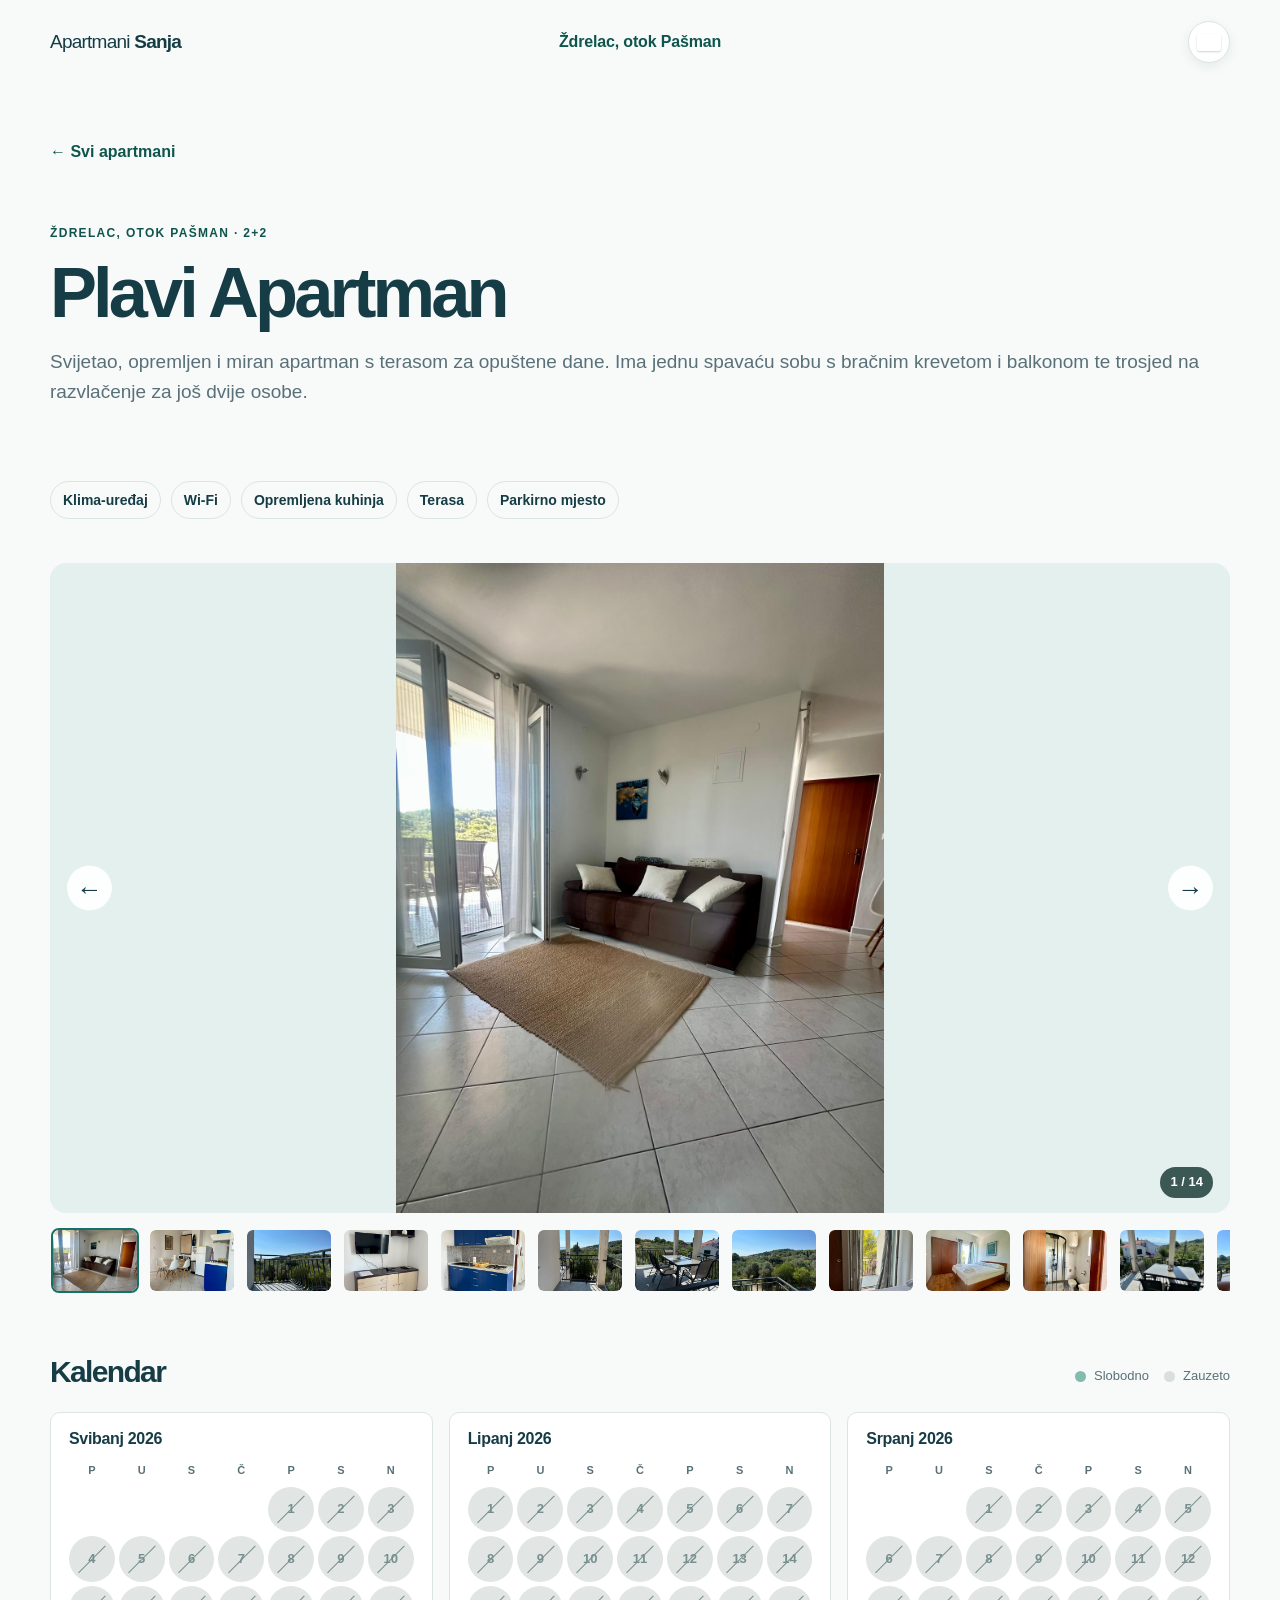
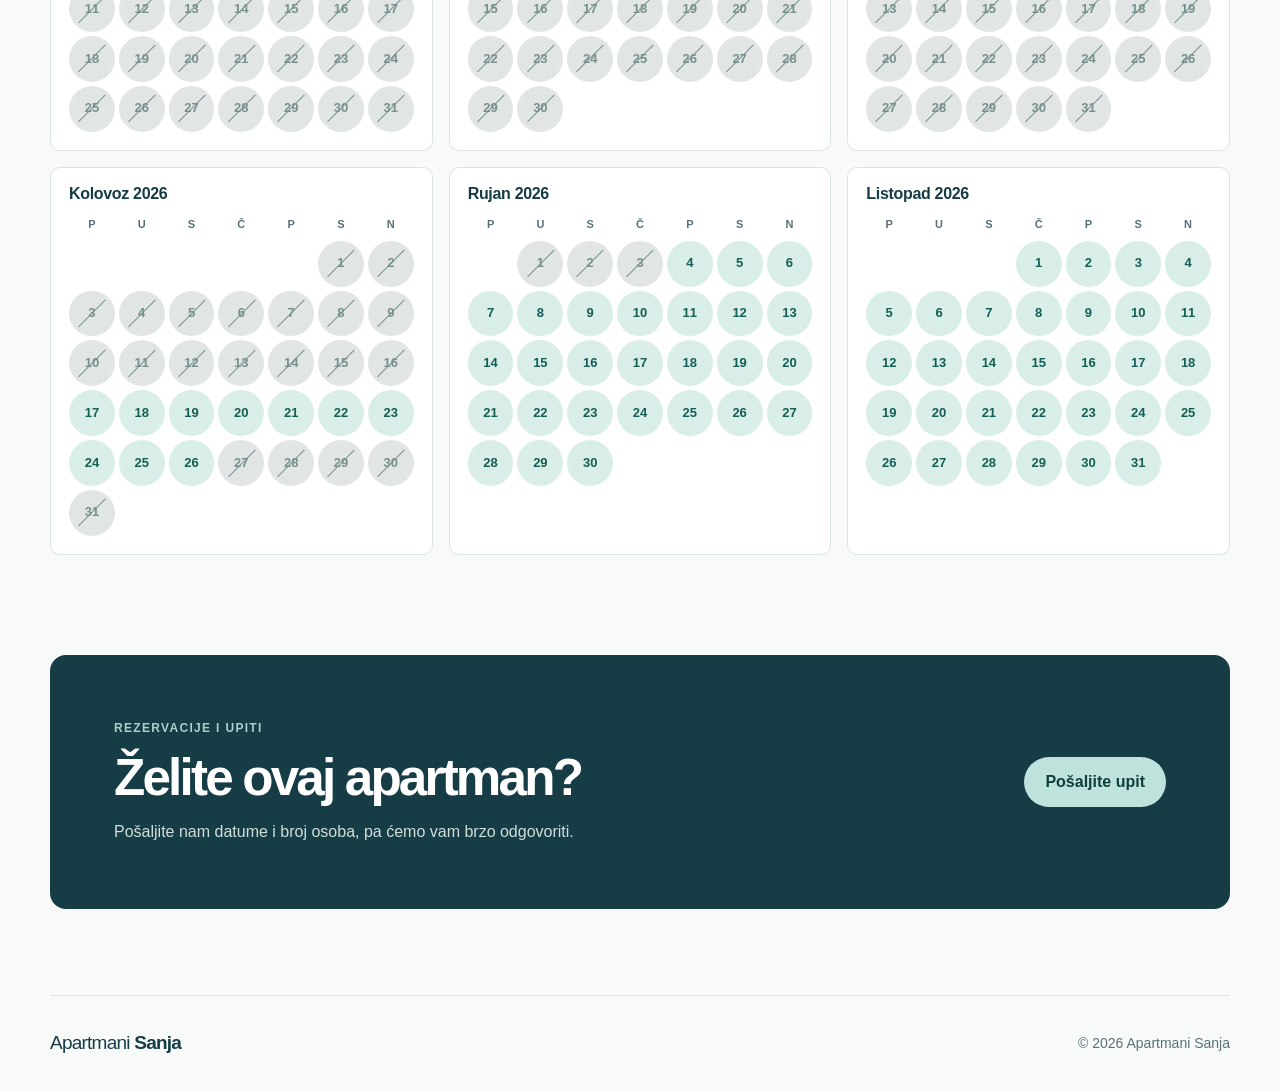
==== apartman-1.html @ a6fbab8a "Add multilingual flag language picker" ====
<!doctype html>
<html lang="hr">
  <head>
    <meta charset="UTF-8" /><meta name="viewport" content="width=device-width, initial-scale=1.0" />
    <meta name="description" content="Plavi Apartman – informacije i slobodni termini." />
    <title>Plavi Apartman | Apartmani Sanja</title><link rel="stylesheet" href="styles.css" />
  </head>
  <body data-apartment="blue">
    <header class="site-header"><a class="logo" href="index.html">Apartmani <strong>Sanja</strong></a><p class="header-location">Ždrelac, otok Pašman</p><div class="language-picker" data-language-picker><button class="language-trigger" type="button" aria-label="Odaberite jezik" aria-expanded="false" aria-haspopup="listbox" data-language-trigger><span class="language-flag" aria-hidden="true" data-language-flag>🇭🇷</span><span class="sr-only" data-language-current>Hrvatski</span></button><div class="language-menu" role="listbox" aria-label="Odaberite jezik" data-language-menu hidden><button type="button" role="option" aria-selected="true" data-language-option="hr"><span aria-hidden="true">🇭🇷</span><span>Hrvatski</span></button><button type="button" role="option" aria-selected="false" data-language-option="en"><span aria-hidden="true">🇬🇧</span><span>English</span></button><button type="button" role="option" aria-selected="false" data-language-option="sl"><span aria-hidden="true">🇸🇮</span><span>Slovenščina</span></button><button type="button" role="option" aria-selected="false" data-language-option="it"><span aria-hidden="true">🇮🇹</span><span>Italiano</span></button><button type="button" role="option" aria-selected="false" data-language-option="de"><span aria-hidden="true">🇩🇪</span><span>Deutsch</span></button><button type="button" role="option" aria-selected="false" data-language-option="pl"><span aria-hidden="true">🇵🇱</span><span>Polski</span></button><button type="button" role="option" aria-selected="false" data-language-option="sk"><span aria-hidden="true">🇸🇰</span><span>Slovenčina</span></button><button type="button" role="option" aria-selected="false" data-language-option="cs"><span aria-hidden="true">🇨🇿</span><span>Čeština</span></button></div></div></header>
    <main>
      <section class="detail-hero section"><a class="back-link" href="index.html#apartmani" data-detail-i18n="back">← Svi apartmani</a><p class="eyebrow">Ždrelac, otok Pašman · 2+2</p><h1 data-detail-i18n="title">Plavi Apartman</h1><p class="lead" data-detail-i18n="lead">Svijetao, opremljen i miran apartman s terasom za opuštene dane. Ima jednu spavaću sobu s bračnim krevetom i balkonom te trosjed na razvlačenje za još dvije osobe.</p></section>
      <section class="apartment-info section"><ul class="amenities"><li data-detail-i18n="air">Klima-uređaj</li><li>Wi‑Fi</li><li data-detail-i18n="kitchen">Opremljena kuhinja</li><li data-detail-i18n="terrace">Terasa</li><li data-detail-i18n="parking">Parkirno mjesto</li></ul></section>
      <section class="carousel section" aria-label="Galerija prvog apartmana" data-carousel>
        <div class="carousel-stage">
          <img class="carousel-image" src="images/apartman-1/WhatsApp Image 2026-08-13 at 13.50.08.jpeg" alt="Fotografija 1 prvog apartmana" data-carousel-image />
          <button class="carousel-control carousel-prev" type="button" aria-label="Prethodna fotografija" data-carousel-prev>←</button>
          <button class="carousel-control carousel-next" type="button" aria-label="Sljedeća fotografija" data-carousel-next>→</button>
          <p class="carousel-count" aria-live="polite"><span data-carousel-current>1</span> / 14</p>
        </div>
        <div class="carousel-thumbnails" aria-label="Odaberite fotografiju">
          <button type="button" class="is-active" data-carousel-thumb data-src="images/apartman-1/WhatsApp Image 2026-08-13 at 13.50.08.jpeg" data-alt="Dnevni boravak prvog apartmana" aria-label="Prikaži fotografiju 1"><img src="images/apartman-1/WhatsApp Image 2026-08-13 at 13.50.08.jpeg" alt="" /></button>
          <button type="button" data-carousel-thumb data-src="images/apartman-1/WhatsApp Image 2026-08-13 at 13.50.07.jpeg" data-alt="Kuhinja i blagovaonica prvog apartmana" aria-label="Prikaži fotografiju 2"><img src="images/apartman-1/WhatsApp Image 2026-08-13 at 13.50.07.jpeg" alt="" /></button>
          <button type="button" data-carousel-thumb data-src="images/apartman-1/WhatsApp Image 2026-08-13 at 13.50.09 (1).jpeg" data-alt="Terasa prvog apartmana" aria-label="Prikaži fotografiju 3"><img src="images/apartman-1/WhatsApp Image 2026-08-13 at 13.50.09 (1).jpeg" alt="" /></button>
          <button type="button" data-carousel-thumb data-src="images/apartman-1/WhatsApp Image 2026-08-13 at 13.50.08 (1).jpeg" data-alt="Fotografija prvog apartmana" aria-label="Prikaži fotografiju 4"><img src="images/apartman-1/WhatsApp Image 2026-08-13 at 13.50.08 (1).jpeg" alt="" /></button>
          <button type="button" data-carousel-thumb data-src="images/apartman-1/WhatsApp Image 2026-08-13 at 13.50.08 (2).jpeg" data-alt="Fotografija prvog apartmana" aria-label="Prikaži fotografiju 5"><img src="images/apartman-1/WhatsApp Image 2026-08-13 at 13.50.08 (2).jpeg" alt="" /></button>
          <button type="button" data-carousel-thumb data-src="images/apartman-1/WhatsApp Image 2026-08-13 at 13.50.08 (3).jpeg" data-alt="Fotografija prvog apartmana" aria-label="Prikaži fotografiju 6"><img src="images/apartman-1/WhatsApp Image 2026-08-13 at 13.50.08 (3).jpeg" alt="" /></button>
          <button type="button" data-carousel-thumb data-src="images/apartman-1/WhatsApp Image 2026-08-13 at 13.50.08 (4).jpeg" data-alt="Fotografija prvog apartmana" aria-label="Prikaži fotografiju 7"><img src="images/apartman-1/WhatsApp Image 2026-08-13 at 13.50.08 (4).jpeg" alt="" /></button>
          <button type="button" data-carousel-thumb data-src="images/apartman-1/WhatsApp Image 2026-08-13 at 13.50.09 (2).jpeg" data-alt="Fotografija prvog apartmana" aria-label="Prikaži fotografiju 9"><img src="images/apartman-1/WhatsApp Image 2026-08-13 at 13.50.09 (2).jpeg" alt="" /></button>
          <button type="button" data-carousel-thumb data-src="images/apartman-1/WhatsApp Image 2026-08-13 at 13.50.09 (3).jpeg" data-alt="Fotografija prvog apartmana" aria-label="Prikaži fotografiju 10"><img src="images/apartman-1/WhatsApp Image 2026-08-13 at 13.50.09 (3).jpeg" alt="" /></button>
          <button type="button" data-carousel-thumb data-src="images/apartman-1/WhatsApp Image 2026-08-13 at 13.50.09 (5).jpeg" data-alt="Fotografija prvog apartmana" aria-label="Prikaži fotografiju 11"><img src="images/apartman-1/WhatsApp Image 2026-08-13 at 13.50.09 (5).jpeg" alt="" /></button>
          <button type="button" data-carousel-thumb data-src="images/apartman-1/WhatsApp Image 2026-08-13 at 13.50.09 (6).jpeg" data-alt="Fotografija prvog apartmana" aria-label="Prikaži fotografiju 12"><img src="images/apartman-1/WhatsApp Image 2026-08-13 at 13.50.09 (6).jpeg" alt="" /></button>
          <button type="button" data-carousel-thumb data-src="images/apartman-1/WhatsApp Image 2026-08-13 at 13.50.09 (8).jpeg" data-alt="Fotografija prvog apartmana" aria-label="Prikaži fotografiju 13"><img src="images/apartman-1/WhatsApp Image 2026-08-13 at 13.50.09 (8).jpeg" alt="" /></button>
          <button type="button" data-carousel-thumb data-src="images/apartman-1/WhatsApp Image 2026-08-13 at 13.50.09 (9).jpeg" data-alt="Fotografija prvog apartmana" aria-label="Prikaži fotografiju 14"><img src="images/apartman-1/WhatsApp Image 2026-08-13 at 13.50.09 (9).jpeg" alt="" /></button>
          <button type="button" data-carousel-thumb data-src="images/apartman-1/WhatsApp Image 2026-08-13 at 13.50.09 (10).jpeg" data-alt="Fotografija prvog apartmana" aria-label="Prikaži fotografiju 15"><img src="images/apartman-1/WhatsApp Image 2026-08-13 at 13.50.09 (10).jpeg" alt="" /></button>
        </div>
      </section>
      <section class="booking-calendar section" data-booking-calendar data-free-ranges="2026-08-17:2026-08-26|2026-09-04:2026-10-31" aria-label="Kalendar dostupnosti Plavog Apartmana"><div class="calendar-heading"><h2 data-detail-i18n="calendar">Kalendar</h2><p><span class="legend legend-free"></span><span data-detail-i18n="free">Slobodno</span> <span class="legend legend-booked"></span><span data-detail-i18n="booked">Zauzeto</span></p></div><div class="calendar-months"></div></section>
      <section class="contact section" id="upit"><div><p class="eyebrow" data-detail-i18n="reservations">Rezervacije i upiti</p><h2 data-detail-i18n="want">Želite ovaj apartman?</h2><p data-detail-i18n="contact">Pošaljite nam datume i broj osoba, pa ćemo vam brzo odgovoriti.</p></div><a class="button button-primary" href="https://wa.me/38598255315?text=Pozdrav%2C%20zanima%20me%20Plavi%20Apartman." target="_blank" rel="noreferrer" data-detail-i18n="inquire">Pošaljite upit</a></section>
    </main><footer><a class="logo" href="index.html">Apartmani <strong>Sanja</strong></a><p>© <span id="year"></span> Apartmani Sanja</p></footer><script src="script.js?v=5"></script>
  </body>
</html>
---- styles.css ----
:root { --ink: #163c45; --muted: #597078; --paper: #f7faf9; --surface: #fff; --line: #dbe5e3; --accent: #167066; --accent-dark: #0f554d; --soft: #e4f0ed; --radius: 16px; }
.language-picker { position: relative; }.language-trigger { width: 42px; height: 42px; display: grid; place-items: center; padding: 0; border: 1px solid var(--line); border-radius: 50%; background: var(--surface); box-shadow: 0 4px 12px rgb(22 60 69 / 8%); cursor: pointer; transition: border-color .15s ease, box-shadow .15s ease, transform .15s ease; }.language-trigger:hover, .language-trigger[aria-expanded="true"] { border-color: #9ac6bd; box-shadow: 0 6px 16px rgb(22 60 69 / 13%); }.language-trigger:active { transform: scale(.96); }.language-trigger:focus-visible, .language-menu button:focus-visible { outline: 3px solid rgb(22 112 102 / 32%); outline-offset: 2px; }.language-flag, .language-menu button > span:first-child { display: block; background: center / cover no-repeat; color: transparent; font-size: 0; line-height: 1; }.language-flag { width: 24px; height: 17px; border-radius: 2px; box-shadow: 0 1px 2px rgb(22 60 69 / 22%); }.language-flag[data-language="hr"], .language-flag:not([data-language]) { background-image: url('https://flagcdn.com/w40/hr.png'); }.language-flag[data-language="en"] { background-image: url('https://flagcdn.com/w40/gb.png'); }.language-flag[data-language="sl"] { background-image: url('https://flagcdn.com/w40/si.png'); }.language-flag[data-language="it"] { background-image: url('https://flagcdn.com/w40/it.png'); }.language-flag[data-language="de"] { background-image: url('https://flagcdn.com/w40/de.png'); }.language-flag[data-language="pl"] { background-image: url('https://flagcdn.com/w40/pl.png'); }.language-flag[data-language="sk"] { background-image: url('https://flagcdn.com/w40/sk.png'); }.language-flag[data-language="cs"] { background-image: url('https://flagcdn.com/w40/cz.png'); }.language-menu { position: absolute; z-index: 10; top: calc(100% + 9px); right: 0; width: 166px; padding: 6px; border: 1px solid var(--line); border-radius: 12px; background: var(--surface); box-shadow: 0 14px 30px rgb(22 60 69 / 16%); }.language-menu[hidden] { display: none; }.language-menu button { width: 100%; display: flex; align-items: center; gap: 10px; padding: 8px 9px; border: 0; border-radius: 8px; color: var(--ink); background: transparent; font: inherit; font-size: 13px; font-weight: 700; text-align: left; cursor: pointer; }.language-menu button > span:first-child { width: 21px; height: 15px; border-radius: 2px; box-shadow: 0 1px 2px rgb(22 60 69 / 16%); }.language-menu button[data-language-option="hr"] > span:first-child { background-image: url('https://flagcdn.com/w40/hr.png'); }.language-menu button[data-language-option="en"] > span:first-child { background-image: url('https://flagcdn.com/w40/gb.png'); }.language-menu button[data-language-option="sl"] > span:first-child { background-image: url('https://flagcdn.com/w40/si.png'); }.language-menu button[data-language-option="it"] > span:first-child { background-image: url('https://flagcdn.com/w40/it.png'); }.language-menu button[data-language-option="de"] > span:first-child { background-image: url('https://flagcdn.com/w40/de.png'); }.language-menu button[data-language-option="pl"] > span:first-child { background-image: url('https://flagcdn.com/w40/pl.png'); }.language-menu button[data-language-option="sk"] > span:first-child { background-image: url('https://flagcdn.com/w40/sk.png'); }.language-menu button[data-language-option="cs"] > span:first-child { background-image: url('https://flagcdn.com/w40/cz.png'); }.language-menu button:hover, .language-menu button[aria-selected="true"] { background: var(--soft); color: var(--accent-dark); }.sr-only { position: absolute; width: 1px; height: 1px; overflow: hidden; clip: rect(0,0,0,0); white-space: nowrap; }
* { box-sizing: border-box; }
html { scroll-behavior: smooth; }
body { margin: 0; background: var(--paper); color: var(--ink); font-family: Arial, Helvetica, sans-serif; font-size: 16px; line-height: 1.6; }
a { color: inherit; text-decoration: none; }
img { display: block; width: 100%; height: 100%; object-fit: cover; }
.site-header, footer { width: min(1180px, calc(100% - 40px)); margin: auto; display: flex; justify-content: space-between; align-items: center; }
.site-header { min-height: 84px; }
.logo { font-size: 19px; letter-spacing: -.04em; } .logo strong { font-family: Arial, Helvetica, sans-serif; font-weight: 700; }
.header-location { margin: 0; color: var(--accent-dark); font-size: 16px; font-weight: 700; letter-spacing: -.01em; }
.header-contact, .text-link, .back-link { font-weight: 600; color: var(--accent-dark); } .header-contact span, .text-link span { margin-left: 5px; }
.section { width: min(1180px, calc(100% - 40px)); margin-left: auto; margin-right: auto; }
.hero { width: min(1400px, calc(100% - 40px)); height: 560px; margin: 30px auto 0; display: grid; grid-template-columns: .75fr 1.25fr; background: var(--soft); border-radius: var(--radius); overflow: hidden; }
.hero-copy { align-self: center; padding: 42px 48px; } .eyebrow, .card-label { color: var(--accent-dark); font-size: 12px; font-weight: 700; letter-spacing: .11em; text-transform: uppercase; margin: 0 0 13px; }
h1, h2, h3 { font-family: Arial, Helvetica, sans-serif; letter-spacing: -.055em; line-height: 1.04; margin: 0; } h1 { font-size: clamp(44px, 5.5vw, 72px); max-width: 620px; } .hero h1 { font-size: clamp(38px, 4.3vw, 60px); } h2 { font-size: clamp(32px, 4vw, 52px); } h3 { font-size: 27px; }
.hero-text { max-width: 410px; margin: 16px 0 20px; color: var(--muted); font-size: 17px; }
.hero-highlights { display: grid; grid-template-columns: repeat(2, minmax(0, 1fr)); max-width: 500px; border-top: 1px solid #b5d2cb; }.highlight { min-height: 66px; padding: 10px 12px 10px 0; border-bottom: 1px solid #b5d2cb; display: flex; flex-direction: column; justify-content: center; }.highlight:nth-child(even) { padding-left: 14px; border-left: 1px solid #b5d2cb; }.highlight strong { color: var(--accent-dark); font-size: 17px; line-height: 1.15; letter-spacing: -.03em; }.highlight span { color: var(--muted); font-size: 12px; font-weight: 600; line-height: 1.3; margin-top: 3px; }
.button { display: inline-flex; align-items: center; justify-content: center; min-height: 49px; padding: 12px 21px; border-radius: 999px; font-weight: 700; transition: transform .15s ease, background .15s ease; } .button:active { transform: scale(.98); } .button-primary { background: var(--accent); color: #fff; } .button-primary:hover { background: var(--accent-dark); }
.hero-image-wrap { position: relative; min-height: 320px; display: flex; align-items: center; background: #dcece8; }.hero-image { width: 100%; height: 100%; max-height: none; object-fit: cover; object-position: right center; }.image-note { position: absolute; left: 18px; bottom: 15px; margin: 0; padding: 8px 12px; border-radius: 99px; color: white; background: rgb(10 42 40 / 74%); font-size: 13px; font-weight: 600; }
.apartments { padding: 128px 0; }.section-heading { display: flex; justify-content: space-between; gap: 30px; align-items: end; margin-bottom: 45px; }.section-heading > p { max-width: 310px; margin: 0; color: var(--muted); }
.apartment-list { display: grid; grid-template-columns: repeat(2, 1fr); gap: 26px; }.apartment-card { background: var(--surface); border: 1px solid var(--line); border-radius: var(--radius); overflow: hidden; }.card-image { display: block; height: 330px; }.card-content { padding: 27px 29px 29px; }.card-content p:not(.card-label) { color: var(--muted); margin: 15px 0 22px; max-width: 470px; }.card-label { margin-bottom: 11px; }
.why-us { padding: 85px 0 97px; border-top: 1px solid var(--line); }.why-us > h2 { max-width: 630px; }.benefits { display: grid; grid-template-columns: repeat(3, 1fr); margin-top: 63px; gap: 24px; }.benefits div { padding-top: 20px; border-top: 2px solid var(--ink); }.benefits span { font-size: 13px; font-weight: 700; color: var(--accent-dark); }.benefits h3 { font-size: 21px; margin: 21px 0 7px; }.benefits p { margin: 0; color: var(--muted); }
.contact { display: flex; align-items: center; justify-content: space-between; gap: 30px; padding: 64px; background: var(--ink); color: white; border-radius: var(--radius); margin-bottom: 86px; }.contact .eyebrow { color: #a9d1c9; }.contact h2 { max-width: 600px; }.contact p:not(.eyebrow) { color: #d0dfdc; max-width: 500px; margin: 15px 0 0; }.contact .button-primary { background: #bfe3dc; color: #103f3b; white-space: nowrap; }.contact .button-primary:hover { background: white; }
footer { min-height: 96px; border-top: 1px solid var(--line); color: var(--muted); font-size: 14px; } footer .logo { color: var(--ink); } footer p { margin: 0; }
.detail-hero { padding: 55px 0 49px; }.back-link { display: inline-block; margin-bottom: 59px; }.detail-hero h1 { margin-bottom: 18px; }.lead { margin: 0; color: var(--muted); font-size: 19px; max-width: 100%; }.apartment-info { padding: 8px 0 28px; }.apartment-info > p:not(.eyebrow) { color: var(--muted); max-width: 690px; margin: 14px 0 16px; }.amenities { display: flex; flex-wrap: wrap; gap: 10px; padding: 0; list-style: none; }.amenities li { border: 1px solid var(--line); padding: 7px 12px; border-radius: 99px; font-size: 14px; font-weight: 600; }.booking-calendar { padding: 55px 0 100px; }.calendar-heading { display: flex; align-items: baseline; gap: 20px; margin-bottom: 25px; }.calendar-heading .eyebrow { margin: 0; }.calendar-heading h2 { font-size: 30px; }.calendar-heading > p:not(.eyebrow) { display: flex; gap: 8px; align-items: center; flex-wrap: wrap; margin: 0 0 0 auto; color: var(--muted); font-size: 13px; }.legend { width: 11px; height: 11px; border-radius: 50%; display: inline-block; }.legend-free { background: #81bcae; }.legend-booked { margin-left: 7px; background: #d8dfde; }.calendar-months { display: grid; grid-template-columns: repeat(3, minmax(0, 1fr)); gap: 16px; }.calendar-month { border: 1px solid var(--line); border-radius: 10px; background: var(--surface); padding: 18px; }.calendar-month h3 { font-family: Arial, Helvetica, sans-serif; font-size: 16px; letter-spacing: -.02em; margin-bottom: 14px; }.calendar-weekdays, .calendar-days { display: grid; grid-template-columns: repeat(7, 1fr); text-align: center; gap: 4px; }.calendar-weekdays { color: var(--muted); font-size: 11px; font-weight: 700; margin-bottom: 7px; }.calendar-days span { aspect-ratio: 1; display: grid; place-items: center; font-size: 13px; border-radius: 50%; }.calendar-days .day-free { background: #d9eee8; color: #155e55; font-weight: 700; }
.carousel-stage { height: min(66vw, 650px); min-height: 360px; position: relative; overflow: hidden; border-radius: var(--radius); background: var(--soft); }.carousel-image { object-fit: contain; }.carousel-control { position: absolute; top: 50%; transform: translateY(-50%); width: 45px; height: 45px; border: 0; border-radius: 999px; background: rgb(255 255 255 / 92%); color: var(--ink); cursor: pointer; font-size: 26px; line-height: 1; }.carousel-control:hover { background: #fff; }.carousel-prev { left: 17px; }.carousel-next { right: 17px; }.carousel-count { position: absolute; right: 17px; bottom: 15px; margin: 0; padding: 5px 10px; background: rgb(14 45 43 / 78%); border-radius: 99px; color: #fff; font-weight: 700; font-size: 13px; }.carousel-thumbnails { display: flex; gap: 9px; margin-top: 13px; overflow-x: auto; padding: 2px 1px 8px; scrollbar-width: thin; }.carousel-thumbnails button { flex: 0 0 88px; height: 65px; padding: 0; overflow: hidden; border: 2px solid transparent; border-radius: 8px; background: transparent; cursor: pointer; }.carousel-thumbnails button.is-active { border-color: var(--accent); }.carousel-thumbnails img { border-radius: 5px; }
@media (max-width: 720px) { .site-header, footer, .section, .hero { width: min(100% - 28px, 1180px); }.site-header { min-height: 68px; }.header-location { display: none; }.hero { height: auto; margin-top: 13px; display: flex; flex-direction: column; }.hero-copy { padding: 45px 27px; }.hero-image-wrap { height: 300px; }.hero-highlights { max-width: none; }.apartments { padding: 76px 0; }.section-heading, .contact { display: block; }.section-heading > p { margin-top: 17px; }.apartment-list, .benefits, .detail-grid { grid-template-columns: 1fr; }.card-image { height: 260px; }.benefits { margin-top: 43px; gap: 40px; }.why-us { padding: 65px 0 75px; }.contact { padding: 38px 27px; margin-bottom: 56px; }.contact .button { margin-top: 29px; width: 100%; }.detail-hero { padding: 30px 0 35px; }.back-link { margin-bottom: 42px; }.gallery { grid-template-columns: 1fr 1fr; grid-template-rows: 220px 130px; gap: 9px; }.carousel-stage { height: 420px; min-height: 0; }.carousel-control { width: 39px; height: 39px; }.carousel-thumbnails button { flex-basis: 72px; height: 54px; }.calendar-heading { display: block; }.calendar-heading > p:not(.eyebrow) { margin: 14px 0 0; }.calendar-months { grid-template-columns: repeat(2, minmax(0, 1fr)); gap: 9px; }.calendar-month { padding: 11px; }.calendar-month h3 { font-size: 14px; }.calendar-days span { font-size: 11px; }.booking-calendar { padding: 42px 0 64px; } footer { min-height: 75px; } }
.calendar-days .day-booked { position: relative; background: #e1e6e5; color: #78908d; font-weight: 700; }.calendar-days .day-booked::after { content: ''; position: absolute; width: 82%; height: 1px; background: #78908d; transform: rotate(-45deg); }
.site-header { position: relative; gap: 20px; }.header-location { position: absolute; left: 50%; transform: translateX(-50%); white-space: nowrap; }.language-picker { margin-left: auto; }.hero-copy { min-width: 0; }
@media (max-width: 720px) { .site-header { gap: 10px; }.logo { font-size: 17px; }.language-trigger { width: 40px; height: 40px; }.language-menu { right: -2px; }.hero-copy { padding: 38px 22px; }.hero-highlights { grid-template-columns: 1fr; }.highlight, .highlight:nth-child(even) { min-height: auto; padding: 12px 0; border-left: 0; }.highlight strong { font-size: 17px; }.hero-image-wrap { height: 270px; }.detail-hero { padding-bottom: 20px; }.apartment-info { padding-top: 0; }.lead { font-size: 17px; }.carousel-stage { height: min(70vw, 430px); }.calendar-months { grid-template-columns: repeat(2, minmax(0, 1fr)); }.calendar-heading h2 { font-size: 27px; } }
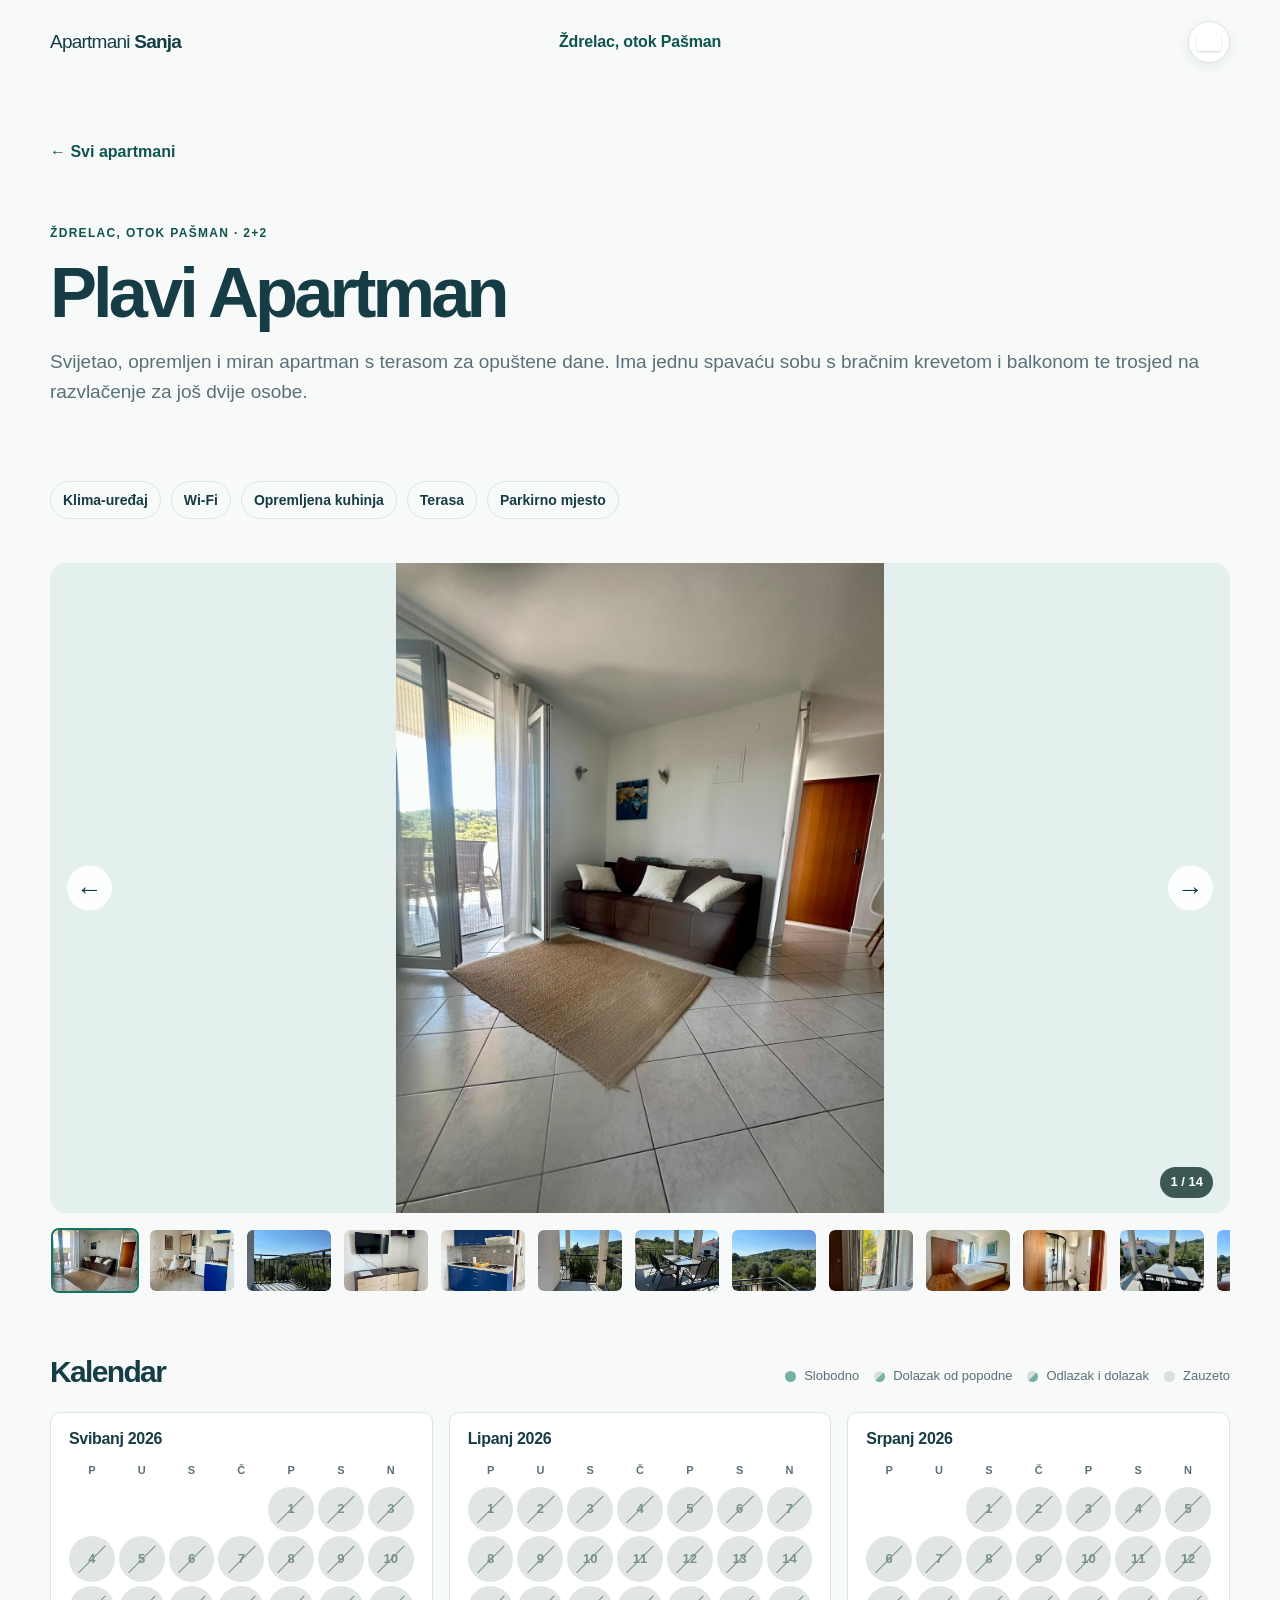
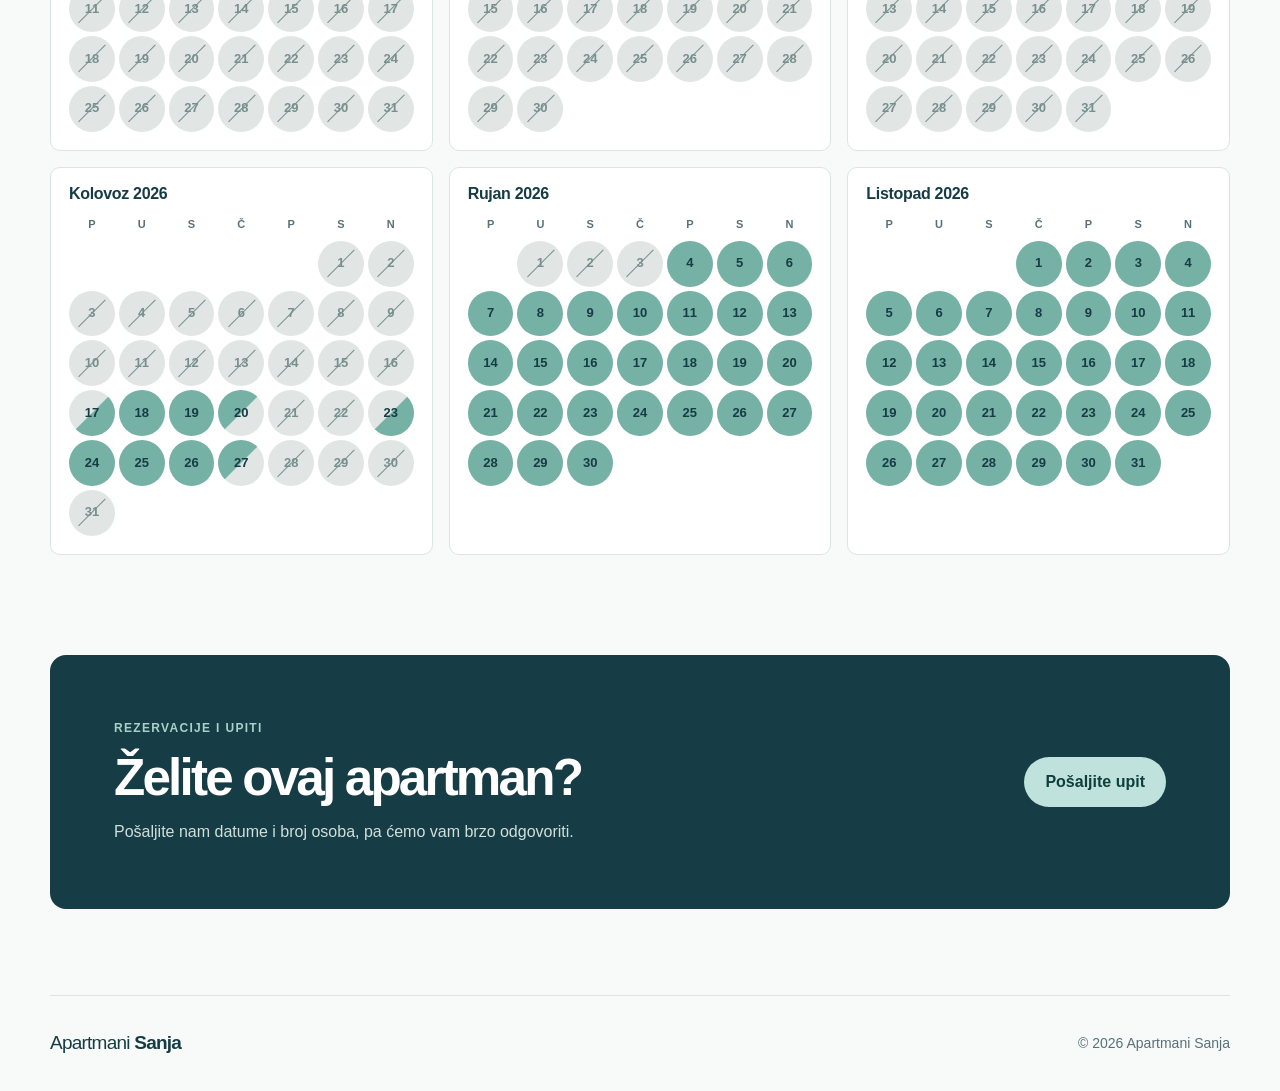
==== commit d0e40156: "Update map and apartment availability" ====
--- a/apartman-1.html
+++ b/apartman-1.html
@@ -34,8 +34,8 @@
           <button type="button" data-carousel-thumb data-src="images/apartman-1/WhatsApp Image 2026-08-13 at 13.50.09 (10).jpeg" data-alt="Fotografija prvog apartmana" aria-label="Prikaži fotografiju 15"><img src="images/apartman-1/WhatsApp Image 2026-08-13 at 13.50.09 (10).jpeg" alt="" /></button>
         </div>
       </section>
-      <section class="booking-calendar section" data-booking-calendar data-free-ranges="2026-08-17:2026-08-26|2026-09-04:2026-10-31" aria-label="Kalendar dostupnosti Plavog Apartmana"><div class="calendar-heading"><h2 data-detail-i18n="calendar">Kalendar</h2><p><span class="legend legend-free"></span><span data-detail-i18n="free">Slobodno</span> <span class="legend legend-booked"></span><span data-detail-i18n="booked">Zauzeto</span></p></div><div class="calendar-months"></div></section>
+      <section class="booking-calendar section" data-booking-calendar data-free-ranges="2026-08-18:2026-08-19|2026-08-24:2026-08-26|2026-09-04:2026-10-31" data-arrival-days="2026-08-17" data-departure-days="2026-08-20|2026-08-27" data-changeover-days="2026-08-23" aria-label="Kalendar dostupnosti Plavog Apartmana"><div class="calendar-heading"><h2 data-detail-i18n="calendar">Kalendar</h2><p><span class="legend legend-free"></span><span data-detail-i18n="free">Slobodno</span> <span class="legend legend-arrival"></span><span data-detail-i18n="arrival">Dolazak od popodne</span> <span class="legend legend-changeover"></span><span data-detail-i18n="changeover">Odlazak i dolazak</span> <span class="legend legend-booked"></span><span data-detail-i18n="booked">Zauzeto</span></p></div><div class="calendar-months"></div></section>
       <section class="contact section" id="upit"><div><p class="eyebrow" data-detail-i18n="reservations">Rezervacije i upiti</p><h2 data-detail-i18n="want">Želite ovaj apartman?</h2><p data-detail-i18n="contact">Pošaljite nam datume i broj osoba, pa ćemo vam brzo odgovoriti.</p></div><a class="button button-primary" href="https://wa.me/38598255315?text=Pozdrav%2C%20zanima%20me%20Plavi%20Apartman." target="_blank" rel="noreferrer" data-detail-i18n="inquire">Pošaljite upit</a></section>
-    </main><footer><a class="logo" href="index.html">Apartmani <strong>Sanja</strong></a><p>© <span id="year"></span> Apartmani Sanja</p></footer><script src="script.js?v=5"></script>
+    </main><footer><a class="logo" href="index.html">Apartmani <strong>Sanja</strong></a><p>© <span id="year"></span> Apartmani Sanja</p></footer><script src="script.js?v=6"></script>
   </body>
 </html>
--- a/styles.css
+++ b/styles.css
@@ -18,14 +18,18 @@
 .hero-highlights { display: grid; grid-template-columns: repeat(2, minmax(0, 1fr)); max-width: 500px; border-top: 1px solid #b5d2cb; }.highlight { min-height: 66px; padding: 10px 12px 10px 0; border-bottom: 1px solid #b5d2cb; display: flex; flex-direction: column; justify-content: center; }.highlight:nth-child(even) { padding-left: 14px; border-left: 1px solid #b5d2cb; }.highlight strong { color: var(--accent-dark); font-size: 17px; line-height: 1.15; letter-spacing: -.03em; }.highlight span { color: var(--muted); font-size: 12px; font-weight: 600; line-height: 1.3; margin-top: 3px; }
 .button { display: inline-flex; align-items: center; justify-content: center; min-height: 49px; padding: 12px 21px; border-radius: 999px; font-weight: 700; transition: transform .15s ease, background .15s ease; } .button:active { transform: scale(.98); } .button-primary { background: var(--accent); color: #fff; } .button-primary:hover { background: var(--accent-dark); }
 .hero-image-wrap { position: relative; min-height: 320px; display: flex; align-items: center; background: #dcece8; }.hero-image { width: 100%; height: 100%; max-height: none; object-fit: cover; object-position: right center; }.image-note { position: absolute; left: 18px; bottom: 15px; margin: 0; padding: 8px 12px; border-radius: 99px; color: white; background: rgb(10 42 40 / 74%); font-size: 13px; font-weight: 600; }
-.apartments { padding: 128px 0; }.section-heading { display: flex; justify-content: space-between; gap: 30px; align-items: end; margin-bottom: 45px; }.section-heading > p { max-width: 310px; margin: 0; color: var(--muted); }
+.apartments { padding: 128px 0 15px; }.section-heading { display: flex; justify-content: space-between; gap: 30px; align-items: end; margin-bottom: 45px; }.section-heading > p { max-width: 310px; margin: 0; color: var(--muted); }
 .apartment-list { display: grid; grid-template-columns: repeat(2, 1fr); gap: 26px; }.apartment-card { background: var(--surface); border: 1px solid var(--line); border-radius: var(--radius); overflow: hidden; }.card-image { display: block; height: 330px; }.card-content { padding: 27px 29px 29px; }.card-content p:not(.card-label) { color: var(--muted); margin: 15px 0 22px; max-width: 470px; }.card-label { margin-bottom: 11px; }
-.why-us { padding: 85px 0 97px; border-top: 1px solid var(--line); }.why-us > h2 { max-width: 630px; }.benefits { display: grid; grid-template-columns: repeat(3, 1fr); margin-top: 63px; gap: 24px; }.benefits div { padding-top: 20px; border-top: 2px solid var(--ink); }.benefits span { font-size: 13px; font-weight: 700; color: var(--accent-dark); }.benefits h3 { font-size: 21px; margin: 21px 0 7px; }.benefits p { margin: 0; color: var(--muted); }
+.why-us { padding: 85px 0 97px; }.why-us > h2 { max-width: 630px; }.benefits { display: grid; grid-template-columns: repeat(3, 1fr); margin-top: 63px; gap: 24px; }.benefits div { padding-top: 20px; border-top: 2px solid var(--ink); }.benefits span { font-size: 13px; font-weight: 700; color: var(--accent-dark); }.benefits h3 { font-size: 21px; margin: 21px 0 7px; }.benefits p { margin: 0; color: var(--muted); }
+.location { padding: 16px 0 112px; }.map-frame { min-height: 390px; overflow: hidden; border: 1px solid var(--line); border-radius: var(--radius); background: var(--soft); box-shadow: 0 14px 34px rgb(22 60 69 / 8%); }.map-frame iframe { display: block; width: 100%; height: 390px; border: 0; }
 .contact { display: flex; align-items: center; justify-content: space-between; gap: 30px; padding: 64px; background: var(--ink); color: white; border-radius: var(--radius); margin-bottom: 86px; }.contact .eyebrow { color: #a9d1c9; }.contact h2 { max-width: 600px; }.contact p:not(.eyebrow) { color: #d0dfdc; max-width: 500px; margin: 15px 0 0; }.contact .button-primary { background: #bfe3dc; color: #103f3b; white-space: nowrap; }.contact .button-primary:hover { background: white; }
 footer { min-height: 96px; border-top: 1px solid var(--line); color: var(--muted); font-size: 14px; } footer .logo { color: var(--ink); } footer p { margin: 0; }
-.detail-hero { padding: 55px 0 49px; }.back-link { display: inline-block; margin-bottom: 59px; }.detail-hero h1 { margin-bottom: 18px; }.lead { margin: 0; color: var(--muted); font-size: 19px; max-width: 100%; }.apartment-info { padding: 8px 0 28px; }.apartment-info > p:not(.eyebrow) { color: var(--muted); max-width: 690px; margin: 14px 0 16px; }.amenities { display: flex; flex-wrap: wrap; gap: 10px; padding: 0; list-style: none; }.amenities li { border: 1px solid var(--line); padding: 7px 12px; border-radius: 99px; font-size: 14px; font-weight: 600; }.booking-calendar { padding: 55px 0 100px; }.calendar-heading { display: flex; align-items: baseline; gap: 20px; margin-bottom: 25px; }.calendar-heading .eyebrow { margin: 0; }.calendar-heading h2 { font-size: 30px; }.calendar-heading > p:not(.eyebrow) { display: flex; gap: 8px; align-items: center; flex-wrap: wrap; margin: 0 0 0 auto; color: var(--muted); font-size: 13px; }.legend { width: 11px; height: 11px; border-radius: 50%; display: inline-block; }.legend-free { background: #81bcae; }.legend-booked { margin-left: 7px; background: #d8dfde; }.calendar-months { display: grid; grid-template-columns: repeat(3, minmax(0, 1fr)); gap: 16px; }.calendar-month { border: 1px solid var(--line); border-radius: 10px; background: var(--surface); padding: 18px; }.calendar-month h3 { font-family: Arial, Helvetica, sans-serif; font-size: 16px; letter-spacing: -.02em; margin-bottom: 14px; }.calendar-weekdays, .calendar-days { display: grid; grid-template-columns: repeat(7, 1fr); text-align: center; gap: 4px; }.calendar-weekdays { color: var(--muted); font-size: 11px; font-weight: 700; margin-bottom: 7px; }.calendar-days span { aspect-ratio: 1; display: grid; place-items: center; font-size: 13px; border-radius: 50%; }.calendar-days .day-free { background: #d9eee8; color: #155e55; font-weight: 700; }
+.detail-hero { padding: 55px 0 49px; }.back-link { display: inline-block; margin-bottom: 59px; }.detail-hero h1 { margin-bottom: 18px; }.lead { margin: 0; color: var(--muted); font-size: 19px; max-width: 100%; }.apartment-info { padding: 8px 0 28px; }.apartment-info > p:not(.eyebrow) { color: var(--muted); max-width: 690px; margin: 14px 0 16px; }.amenities { display: flex; flex-wrap: wrap; gap: 10px; padding: 0; list-style: none; }.amenities li { border: 1px solid var(--line); padding: 7px 12px; border-radius: 99px; font-size: 14px; font-weight: 600; }.booking-calendar { padding: 55px 0 100px; }.calendar-heading { display: flex; align-items: baseline; gap: 20px; margin-bottom: 25px; }.calendar-heading .eyebrow { margin: 0; }.calendar-heading h2 { font-size: 30px; }.calendar-heading > p:not(.eyebrow) { display: flex; gap: 8px; align-items: center; flex-wrap: wrap; margin: 0 0 0 auto; color: var(--muted); font-size: 13px; }.legend { width: 11px; height: 11px; border-radius: 50%; display: inline-block; }.legend-free { background: #75b1a4; }.legend-arrival { margin-left: 7px; background: linear-gradient(135deg, #d8dfde 0 49%, #75b1a4 51% 100%); }.legend-changeover { margin-left: 7px; background: linear-gradient(135deg, #d8dfde 0 49%, #75b1a4 51% 100%); }.legend-booked { margin-left: 7px; background: #d8dfde; }.calendar-months { display: grid; grid-template-columns: repeat(3, minmax(0, 1fr)); gap: 16px; }.calendar-month { border: 1px solid var(--line); border-radius: 10px; background: var(--surface); padding: 18px; }.calendar-month h3 { font-family: Arial, Helvetica, sans-serif; font-size: 16px; letter-spacing: -.02em; margin-bottom: 14px; }.calendar-weekdays, .calendar-days { display: grid; grid-template-columns: repeat(7, 1fr); text-align: center; gap: 4px; }.calendar-weekdays { color: var(--muted); font-size: 11px; font-weight: 700; margin-bottom: 7px; }.calendar-days span { aspect-ratio: 1; display: grid; place-items: center; font-size: 13px; border-radius: 50%; }.calendar-days .day-free { background: #75b1a4; color: #163c45; font-weight: 700; }.calendar-days .day-arrival, .calendar-days .day-changeover { background: linear-gradient(135deg, #e1e6e5 0 49%, #75b1a4 51% 100%); color: #163c45; font-weight: 700; }
 .carousel-stage { height: min(66vw, 650px); min-height: 360px; position: relative; overflow: hidden; border-radius: var(--radius); background: var(--soft); }.carousel-image { object-fit: contain; }.carousel-control { position: absolute; top: 50%; transform: translateY(-50%); width: 45px; height: 45px; border: 0; border-radius: 999px; background: rgb(255 255 255 / 92%); color: var(--ink); cursor: pointer; font-size: 26px; line-height: 1; }.carousel-control:hover { background: #fff; }.carousel-prev { left: 17px; }.carousel-next { right: 17px; }.carousel-count { position: absolute; right: 17px; bottom: 15px; margin: 0; padding: 5px 10px; background: rgb(14 45 43 / 78%); border-radius: 99px; color: #fff; font-weight: 700; font-size: 13px; }.carousel-thumbnails { display: flex; gap: 9px; margin-top: 13px; overflow-x: auto; padding: 2px 1px 8px; scrollbar-width: thin; }.carousel-thumbnails button { flex: 0 0 88px; height: 65px; padding: 0; overflow: hidden; border: 2px solid transparent; border-radius: 8px; background: transparent; cursor: pointer; }.carousel-thumbnails button.is-active { border-color: var(--accent); }.carousel-thumbnails img { border-radius: 5px; }
-@media (max-width: 720px) { .site-header, footer, .section, .hero { width: min(100% - 28px, 1180px); }.site-header { min-height: 68px; }.header-location { display: none; }.hero { height: auto; margin-top: 13px; display: flex; flex-direction: column; }.hero-copy { padding: 45px 27px; }.hero-image-wrap { height: 300px; }.hero-highlights { max-width: none; }.apartments { padding: 76px 0; }.section-heading, .contact { display: block; }.section-heading > p { margin-top: 17px; }.apartment-list, .benefits, .detail-grid { grid-template-columns: 1fr; }.card-image { height: 260px; }.benefits { margin-top: 43px; gap: 40px; }.why-us { padding: 65px 0 75px; }.contact { padding: 38px 27px; margin-bottom: 56px; }.contact .button { margin-top: 29px; width: 100%; }.detail-hero { padding: 30px 0 35px; }.back-link { margin-bottom: 42px; }.gallery { grid-template-columns: 1fr 1fr; grid-template-rows: 220px 130px; gap: 9px; }.carousel-stage { height: 420px; min-height: 0; }.carousel-control { width: 39px; height: 39px; }.carousel-thumbnails button { flex-basis: 72px; height: 54px; }.calendar-heading { display: block; }.calendar-heading > p:not(.eyebrow) { margin: 14px 0 0; }.calendar-months { grid-template-columns: repeat(2, minmax(0, 1fr)); gap: 9px; }.calendar-month { padding: 11px; }.calendar-month h3 { font-size: 14px; }.calendar-days span { font-size: 11px; }.booking-calendar { padding: 42px 0 64px; } footer { min-height: 75px; } }
+@media (max-width: 720px) { .site-header, footer, .section, .hero { width: min(100% - 28px, 1180px); }.site-header { min-height: 68px; }.header-location { display: none; }.hero { height: auto; margin-top: 13px; display: flex; flex-direction: column; }.hero-copy { padding: 45px 27px; }.hero-image-wrap { height: 300px; }.hero-highlights { max-width: none; }.apartments { padding: 76px 0 30px; }.section-heading, .contact { display: block; }.section-heading > p { margin-top: 17px; }.apartment-list, .benefits, .detail-grid { grid-template-columns: 1fr; }.card-image { height: 260px; }.benefits { margin-top: 43px; gap: 40px; }.why-us { padding: 65px 0 75px; }.location { padding: 0 0 76px; }.map-frame, .map-frame iframe { min-height: 320px; height: 320px; }.contact { padding: 38px 27px; margin-bottom: 56px; }.contact .button { margin-top: 29px; width: 100%; }.detail-hero { padding: 30px 0 35px; }.back-link { margin-bottom: 42px; }.gallery { grid-template-columns: 1fr 1fr; grid-template-rows: 220px 130px; gap: 9px; }.carousel-stage { height: 420px; min-height: 0; }.carousel-control { width: 39px; height: 39px; }.carousel-thumbnails button { flex-basis: 72px; height: 54px; }.calendar-heading { display: block; }.calendar-heading > p:not(.eyebrow) { margin: 14px 0 0; }.calendar-months { grid-template-columns: repeat(2, minmax(0, 1fr)); gap: 9px; }.calendar-month { padding: 11px; }.calendar-month h3 { font-size: 14px; }.calendar-days span { font-size: 11px; }.booking-calendar { padding: 42px 0 64px; } footer { min-height: 75px; } }
 .calendar-days .day-booked { position: relative; background: #e1e6e5; color: #78908d; font-weight: 700; }.calendar-days .day-booked::after { content: ''; position: absolute; width: 82%; height: 1px; background: #78908d; transform: rotate(-45deg); }
 .site-header { position: relative; gap: 20px; }.header-location { position: absolute; left: 50%; transform: translateX(-50%); white-space: nowrap; }.language-picker { margin-left: auto; }.hero-copy { min-width: 0; }
-@media (max-width: 720px) { .site-header { gap: 10px; }.logo { font-size: 17px; }.language-trigger { width: 40px; height: 40px; }.language-menu { right: -2px; }.hero-copy { padding: 38px 22px; }.hero-highlights { grid-template-columns: 1fr; }.highlight, .highlight:nth-child(even) { min-height: auto; padding: 12px 0; border-left: 0; }.highlight strong { font-size: 17px; }.hero-image-wrap { height: 270px; }.detail-hero { padding-bottom: 20px; }.apartment-info { padding-top: 0; }.lead { font-size: 17px; }.carousel-stage { height: min(70vw, 430px); }.calendar-months { grid-template-columns: repeat(2, minmax(0, 1fr)); }.calendar-heading h2 { font-size: 27px; } }
+.legend-arrival { background: linear-gradient(135deg, #d8dfde 0 49%, #75b1a4 51% 100%); }
+.calendar-days .day-arrival { background: linear-gradient(135deg, #e1e6e5 0 49%, #75b1a4 51% 100%); }
+.calendar-days .day-departure { background: linear-gradient(135deg, #75b1a4 0 49%, #e1e6e5 51% 100%); color: #163c45; font-weight: 700; }
+@media (max-width: 720px) { .site-header { gap: 10px; }.logo { font-size: 17px; }.language-trigger { width: 40px; height: 40px; }.language-menu { right: -2px; }.hero-copy { display: contents; }.hero-copy > .eyebrow { order: 1; margin: 0; padding: 31px 22px 0; }.hero-copy > h1 { order: 2; padding: 14px 22px 0; }.hero h1 { font-size: clamp(36px, 10.5vw, 43px); line-height: 1.02; }.hero-copy > .hero-text { order: 3; max-width: none; margin: 0; padding: 15px 22px 25px; font-size: 16px; line-height: 1.55; }.hero-image-wrap { order: 4; height: 224px; padding: 8px; }.hero-image { object-fit: contain; object-position: center; }.hero-highlights { order: 5; grid-template-columns: 1fr; max-width: none; margin: 0 22px 28px; }.highlight, .highlight:nth-child(even) { min-height: auto; padding: 11px 0; border-left: 0; }.highlight strong { font-size: 17px; }.detail-hero { padding-bottom: 20px; }.apartment-info { padding-top: 0; }.lead { font-size: 17px; }.carousel-stage { height: min(70vw, 430px); }.calendar-months { grid-template-columns: repeat(2, minmax(0, 1fr)); }.calendar-heading h2 { font-size: 27px; } }
